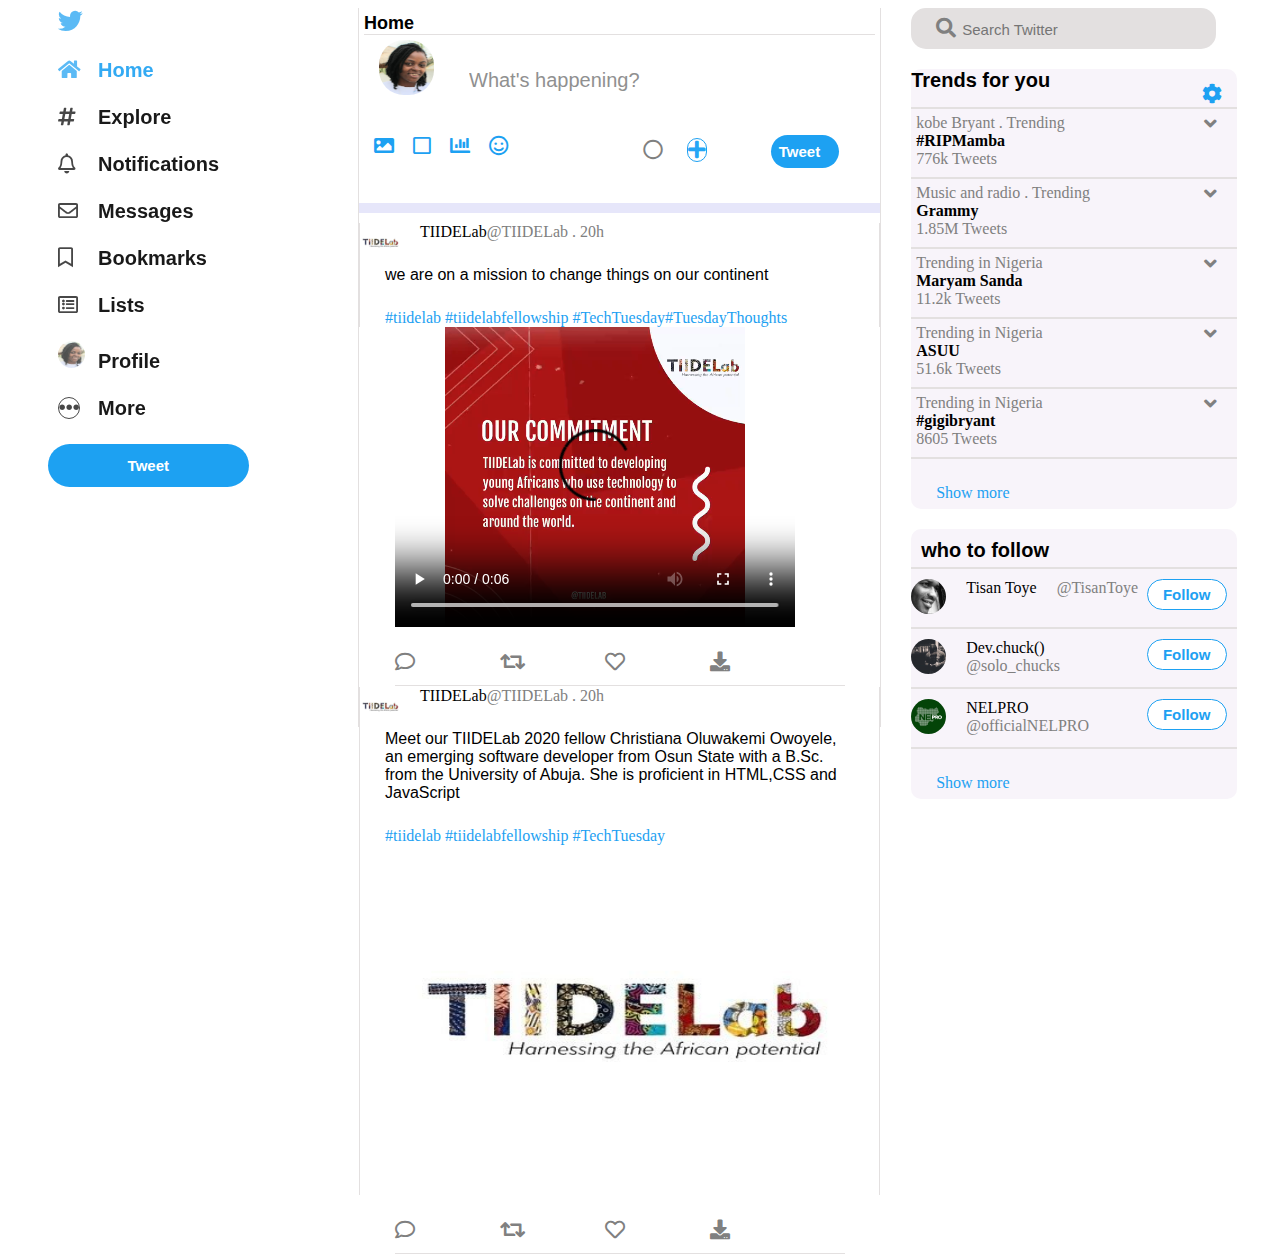
==== index.html @ ae2669aa "initial commit" ====
<!DOCTYPE html>
<html lang="en">
<head>
    <meta charset="UTF-8">
    <meta name="viewport" content="width=device-width, initial-scale=1.0">
    <meta http-equiv="X-UA-Compatible" content="ie=edge">
    <title>twitter</title>
</head>
<link rel="stylesheet" href="style.css">
<link rel="stylesheet" href="https://cdnjs.cloudflare.com/ajax/libs/font-awesome/5.11.2/css/all.css">

<body>
  <section id="container">
    <section id="first" >
        <ul>
          <li><span class="icon"><i class="fab fa-twitter"></i></span></li>
          <li class="active"><span class="icon"><i class="fas fa-home"></i></span>Home</li>
          <li><span class="icon"><i class="fas fa-hashtag"></i></span>Explore</li>
          <li><span class="icon"><i class="far fa-bell"></i></span>Notifications</li>
          <li><span class="icon"><i class="far fa-envelope"></i></span>Messages</li>
          <li><span class="icon"><i class="far fa-bookmark"></i></span>Bookmarks</li>
          <li><span class="icon"><i class="far fa-list-alt"></i></span>Lists</li>
            <li><span class="icon"><img src="img/tiide4.jpg"></span>Profile</li>
            <li><span class="icon"><i class="fas fa-ellipsis-h"></i></span>More</li>
         
        </ul>
        <button id="Tweet">Tweet</button>
       
    </section>
    <section id="middle">
      <div class="middle">
        <div>
          <h1 class="home">Home</h1>
        </div>
        <img src="img/tiide4.jpg" id="profile">
        <input type="text" placeholder="What's happening?" class="test">
        <br><br>
        <div id="icon" >
         <span class="icons"><i class="fas fa-image"></i></span> 
          <span class="icons"><i class="far fa-square"></i></span>
          <span class="icons"><i class="fas fa-chart-bar"></i></span>
          <span class="icons"><i class="far fa-smile"></i></span>  
        </div>
        <div class="cone">
          <span class="con"><i class="far fa-circle"></i></span>
          <span class="plus"><i class="fas fa-plus"></i></span>
          <button class="but">Tweet</button>
        </div>
      </div>
      <div id="post">
        <div class="try" >
          <img src="img/teee.jpg" class="teee" >
          <p class="fol">TIIDELab</p>
          <p1 class="gray">  @TIIDELab . 20h</p1><br>
          <p class="meet">we are on a mission to change things on our continent</p>
          <p1 class="blue">#tiidelab #tiidelabfellowship #TechTuesday#TuesdayThoughts
          </p1>
        </div>
        <div class="video">
          <Video width="400" height="300" src="img/mission.mp4" controls></Video>
          
            <div class="final">
              <span class="finally"><i class="far fa-comment"></i></span>
              <span class="finally"><i class="fas fa-retweet"></i></span>
              <span class="finally"><i class="far fa-heart"></i></span>
             <span class="finally"><i class="fas fa-download"></i></span>
          </div>
        </div>
        <div class="try" >
          <img src="img/teee.jpg" class="teee" >
          <p class="fol">TIIDELab</p>
          <p1 class="gray">  @TIIDELab . 20h</p1><br>
          <p class="meet">Meet our TIIDELab 2020 fellow Christiana Oluwakemi Owoyele, an emerging software developer
             from Osun State with a B.Sc. from the University of Abuja. 
            She is proficient in HTML,CSS and JavaScript</p>
          <p1 class="blue">#tiidelab #tiidelabfellowship #TechTuesday</p1>
             <div class="video">
               <img src="img/teee.jpg" id="video">
               <div class="final">
                <span class="finally"><i class="far fa-comment"></i></span>
                <span class="finally"><i class="fas fa-retweet"></i></span>
                <span class="finally"><i class="far fa-heart"></i></span>
               <span class="finally"><i class="fas fa-download"></i></span>
            </div>

             </div>
        </div>
       
      </div>
    </section>
    <section  id="last">
      <div class="text">
        <i class="fas fa-search"></i>
        <input type="text" placeholder="Search Twitter" id="text">
      </div>
      <div class="trend">
      <p class="trens">Trends for you<i class="fas fa-cog"></i></p>
        <div class="trends">
          <p1 class="gray">kobe Bryant . Trending<i class="fas fa-angle-down"></i></p1><br>
        <strong>#RIPMamba</strong>
        <p class="gray">776k Tweets</p>
        </div>
        <div class="trends">
          <p1 class="gray">Music and radio . Trending<i class="fas fa-angle-down"></i></p1><br>
        <strong>Grammy</strong>
        <p class="gray">1.85M Tweets</p>
        </div>
        <div class="trends">
          <p1 class="gray">Trending in Nigeria<i class="fas fa-angle-down"></i></p1><br>
        <strong>Maryam Sanda</strong>
        <p class="gray">11.2k Tweets</p>
        </div>
        <div class="trends">
          <p1 class="gray">Trending in Nigeria<i class="fas fa-angle-down"></i></p1><br>
        <strong>ASUU</strong>
        <p class="gray">51.6k Tweets</p>
        </div>
        <div class="trends">
          <p1 class="gray">Trending in Nigeria<i class="fas fa-angle-down"></i></p1><br>
        <strong>#gigibryant</strong>
        <p class="gray">8605 Tweets</p>
        </div>
        <p class="blue">Show more</p>
      </div>
      <div class="follow">
        <div id="follow"><b>who to follow</b></div>
  <div class="follows" >
    <img src="img/tee.jpg" class="tee" >
    <button id="but">Follow</button>
    <p class="fol">Tisan Toye</p>
    <p1 class="grey">@TisanToye</p1>
  </div>
  <div class="follows" >
    <img src="img/DEV.jpg" class="tee" >
    <button id="but">Follow</button>
    <p class="fol">Dev.chuck()</p>
    <p1 class="grey">@solo_chucks</p1>
  </div>
  <div class="follows" >
    <img src="img/nel.jpg" class="tee" >
    <button id="but">Follow</button>
    <p class="fol">NELPRO</p>
    <p1 class="grey">@officialNELPRO</p1>
  </div>
  <p class="blue">Show more</p>

      </div>
      
    </section>
   

    
  </section>

     
</body>
</html>
---- style.css ----
*{
    box-sizing: border-box;
}
body{
    width: 100%;
    height: 100%;
    background-color: white;

}

#container{
display: flex;
}
.active{
    color: rgba(29,161,242,1.00);
    
}

li img{
    width: 27px;
    height: 27px;
    border-radius: 25px;
    margin-right: 30px;
    
}
ul{
    margin: 0px;
    padding: 0px;
   
}

 li{
    list-style-type: none;
    font-size: 20px;
    font-weight: bold;
    cursor: pointer;
    margin-bottom: 24px;
    padding-left: 30px;
    font-family: -apple-system, BlinkMacSystemFont, 'Segoe UI', Roboto, 
    Oxygen, Ubuntu,'Open Sans', 'Helvetica Neue', sans-serif;
    opacity: .9;
   
    
}
ul li:hover{
    background-color: rgba(29, 161, 242, 0.1);
    color: rgba(29,161,242,1.00);
    border-radius: 5px;
    padding-left: 30px;
    margin-bottom: 24px;
}

#first{
    margin: 0px;
    width: 20%;
    height: 500px;
    padding-left: 20px;
    position: fixed;
}
.fab.fa-twitter{
    color: rgba(29,161,242,1.00);
    font-size: 25px;
}
.fas.fa-home{
    color: rgba(29,161,242,1.00);
}


#middle{
    
    width: 45%;
    height: 100%;
    margin-left: 350px;
  position: relative;
  border: 1px solid #e3e0e0;
  border-top: none;
  border-bottom: none;
}
#last{
    
    width: 35%;
}
.fas.fa-ellipsis-h{
    border-radius: 25px;
    border: 1px solid black;
}
#Tweet{
    width: 85%;
    background-color: rgba(29,161,242,1.00);
    padding: 13px;
    border-radius: 25px;
    color: white;
    font-weight: bold;
    margin-left: 20px;
    border: none;
    font-size: 15px;
}
.home{
    margin-top: 0px;
    border-bottom: 1px solid  #e3e0e0;
    font-weight: 1000px;
    font-size: 18px; 
    font-family: -apple-system, BlinkMacSystemFont, 'Segoe UI', Roboto, 
    Oxygen, Ubuntu,'Open Sans', 'Helvetica Neue', sans-serif;
    height: 6%;
    margin-bottom: 5px;
    margin: 5px;
}
#profile{
    width: 55px;
    height: 55px;
    border-radius: 25px;
    margin-left: 20px;
    float: left;
}
#text{
    border: none;
    background-color: #e3e0e0;
    outline-style: none;

}
.fas.fa-search{
    color: gray;
    font-size: 20px;
    margin-left: 15px;
    
}
.text{
    width: 75%;
    background-color: #e3e0e0;
    margin-left: 30px;
    padding: 10px;
    border-radius: 15px;

}
.test{
  float: left;
  border: none;
  margin-top: 20px;
  margin-left: 20px;
  width: 80%;
  padding: 15px;
  outline-style: none;
}
.trend{
    height: 440px;
    width: 80%;
    background-color: #f8f4fa;
    margin-left: 30px;
    border-radius: 10px;
    margin-top: 20px;
}
.trens{
    font-size: 20px;
    height: 40px;    
    width: 100%;
    font-weight: 900;
    font-family: -apple-system, BlinkMacSystemFont, 'Segoe UI', Roboto, 
    Oxygen, Ubuntu,'Open Sans', 'Helvetica Neue', sans-serif;
    
border-bottom: 2px solid #e3e0e0;
}
.trends{

    height: 70px;    
    width: 100%;
    padding: 5px;
    
border-bottom: 2px solid #e3e0e0;
}
.follows{
    height: 50px;    
    width: 100%;
    margin-top: 10px;
    
border-bottom: 2px solid #e3e0e0;
}
.fas.fa-cog{
    font-size: 20px;
    color: rgba(29,161,242,1.00);
   float: right;
   padding-top: 15px;
   padding-right: 15px;
}
p{
    margin: 0px;
    padding: 0px;
}
::placeholder{
    font-size: 15px;
}
.test::placeholder{
    font-size: 20px;
    opacity: .8;
}
.fas.fa-angle-down{
    font-size: 20px;
    float: right;
    color: gray;
    padding-right: 15px;
}
.follow{
    height: 270px;
    width: 80%;
    background-color: #f8f4fa;
    margin-left: 30px;
    border-radius: 10px;
    margin-top: 20px;   
}
#follow{
    font-size: 20px;
    padding: 10px;
    margin-bottom: 10px;
    height: 40px;
    font-weight: 900;
    font-family: -apple-system, BlinkMacSystemFont, 'Segoe UI', Roboto, 
    Oxygen, Ubuntu,'Open Sans', 'Helvetica Neue', sans-serif;
        
border-bottom: 2px solid #e3e0e0;
}
span.icon{
    margin: 0px;
    display: inline-block;
    width: 40px;
    opacity: .8;
    /* margin-right: 20px; */
    font-size: 20px;
    
}
#icon{
    margin-top: 30px;
   
    float: left;
}
.cone{
    float: right;
    margin-top: 30px;
  
}
.con{
    color: gray;
    margin-right: 20px;
    font-size: 20px;
}
.plus{
    margin-right: 60px;
    color: rgb(37, 166, 246);
    border-radius: 15px;
    font-size: 20px;
   
    border: 1px solid rgba(29,161,242,1.00);
}
.icons{
    font-size: 20px;
    color: rgba(29,161,242,1.00);
    margin-left: 15px;
}
.middle{
    height: 200px;
    border-bottom: 10px solid lavender;
}
.tee{
    width: 35px;
    height: 35px;
    border-radius: 25px;
    float: left;
    
}
.fol{
    margin-left: 20px;
    float: left;
    
}
#but{
    color: rgba(29,161,242,1.00);
     border: 1px solid rgba(29,161,242,1.00);
     background-color: white;
     float: right;
     padding: 6px;
     border-radius: 20px;
     width: 80px;
     font-size: 15px;
     font-weight: bolder;
     margin-right: 10px;
}
.but{
    background-color: rgba(29,161,242,1.00);
    padding: 8px;
    width: 18%;
    border-radius: 20px;
    color: white;
    border: none;
    font-weight: 900;
    font-size: 15px;
    padding-right: 60px;

}
#post{
    height: 500px;
   
}

.blue{
    color: rgba(29,161,242,1.00);
   
    padding: 25px;
}
.grey{
    color: gray;
    margin-left: 20px;
    float: left;
}
.gray{
    color: gray;
}
.try{
    margin-top: 10px;
    border: 1px solid #e3e0e0;
    border-top: none;
    border-bottom: none;
}
#video{
    height: 350px;
    width: 450px;
    margin-left: auto;
    margin-right: auto;
    border-radius: 20px;
}
.video{
    height: 350px;
    width: 450px;
    margin-left: auto;
    margin-right: auto;
    border-radius: 20px;
  
}
.meet{
    padding: 25px;
    font-family: -apple-system, BlinkMacSystemFont, 'Segoe UI', Roboto, 
    Oxygen, Ubuntu,'Open Sans', 'Helvetica Neue', sans-serif;
        
}
.final{
    font-size: 20px;
    width: 100%;
    margin-top: 20px;
    height: 35px;
    color:  grey;
    border-top: none;
    border-bottom: 1px solid #e3e0e0;
   
}
.finally{
   display: inline-block;
  width: 100px;
 
}
.finally i:hover{
    background-color: #e3e0e0;
    border-radius: 25px;
    padding: 5px;
  

}
.teee{
    width: 40px;
    height: 40px;
    border-radius: 25px;
    float: left;
    
}
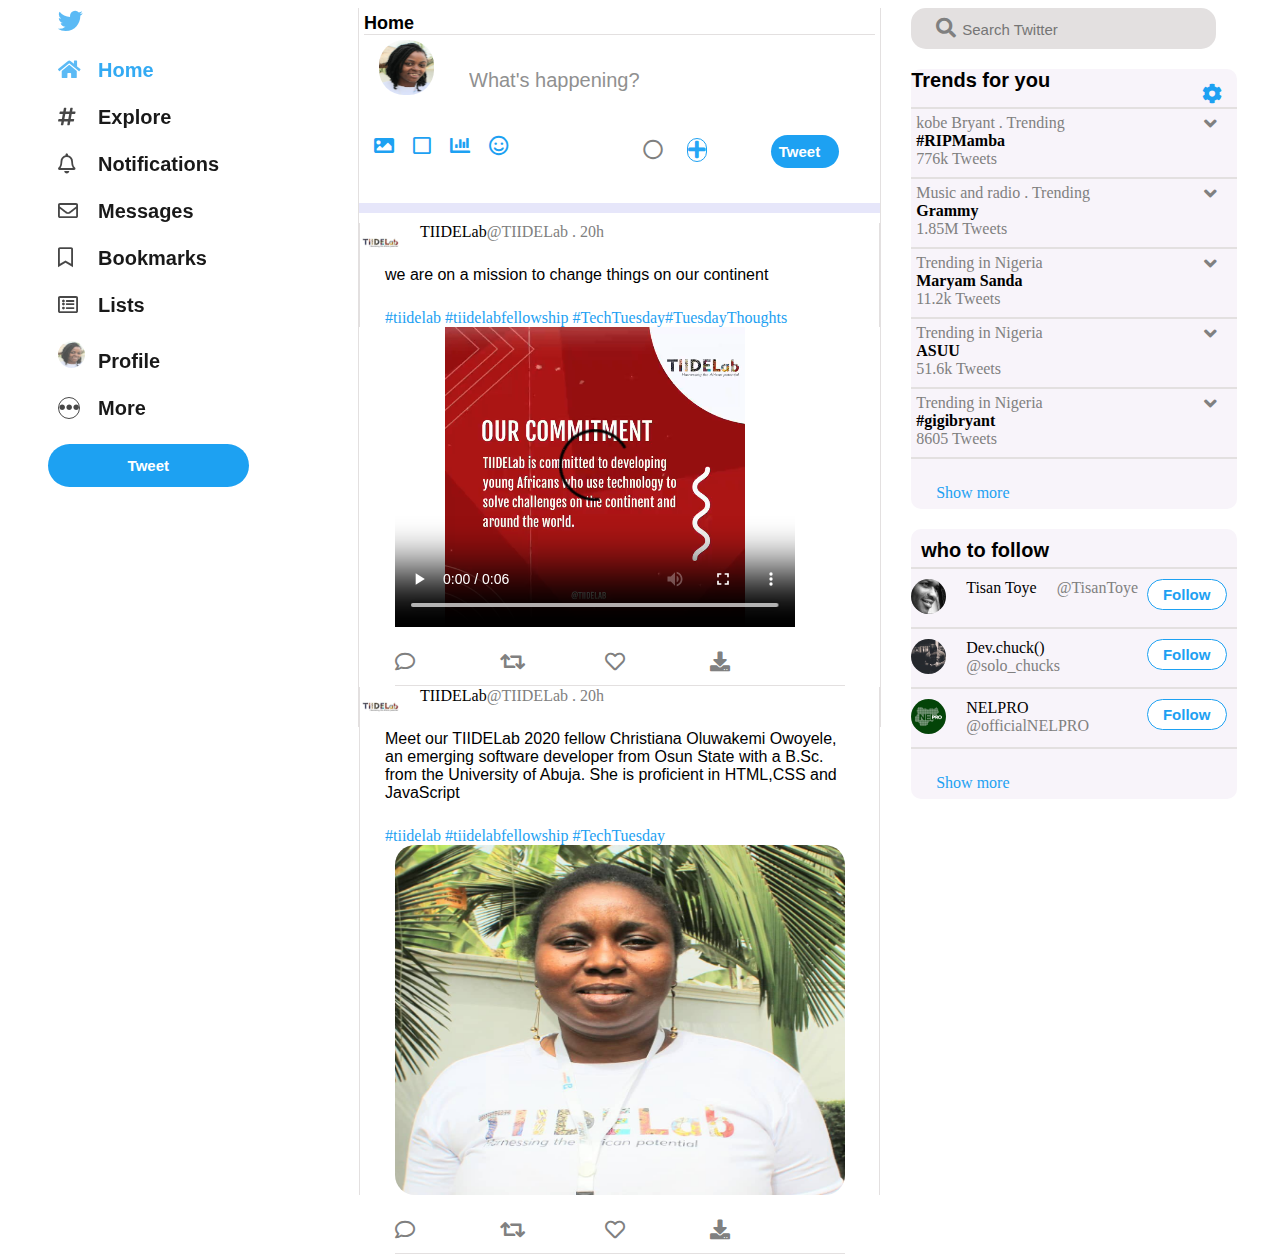
==== commit ab172d8b: "initial commit" ====
--- a/index.html
+++ b/index.html
@@ -75,7 +75,7 @@
             She is proficient in HTML,CSS and JavaScript</p>
           <p1 class="blue">#tiidelab #tiidelabfellowship #TechTuesday</p1>
              <div class="video">
-               <img src="img/teee.jpg" id="video">
+               <img src="img/christy.jfif" id="video">
                <div class="final">
                 <span class="finally"><i class="far fa-comment"></i></span>
                 <span class="finally"><i class="fas fa-retweet"></i></span>
